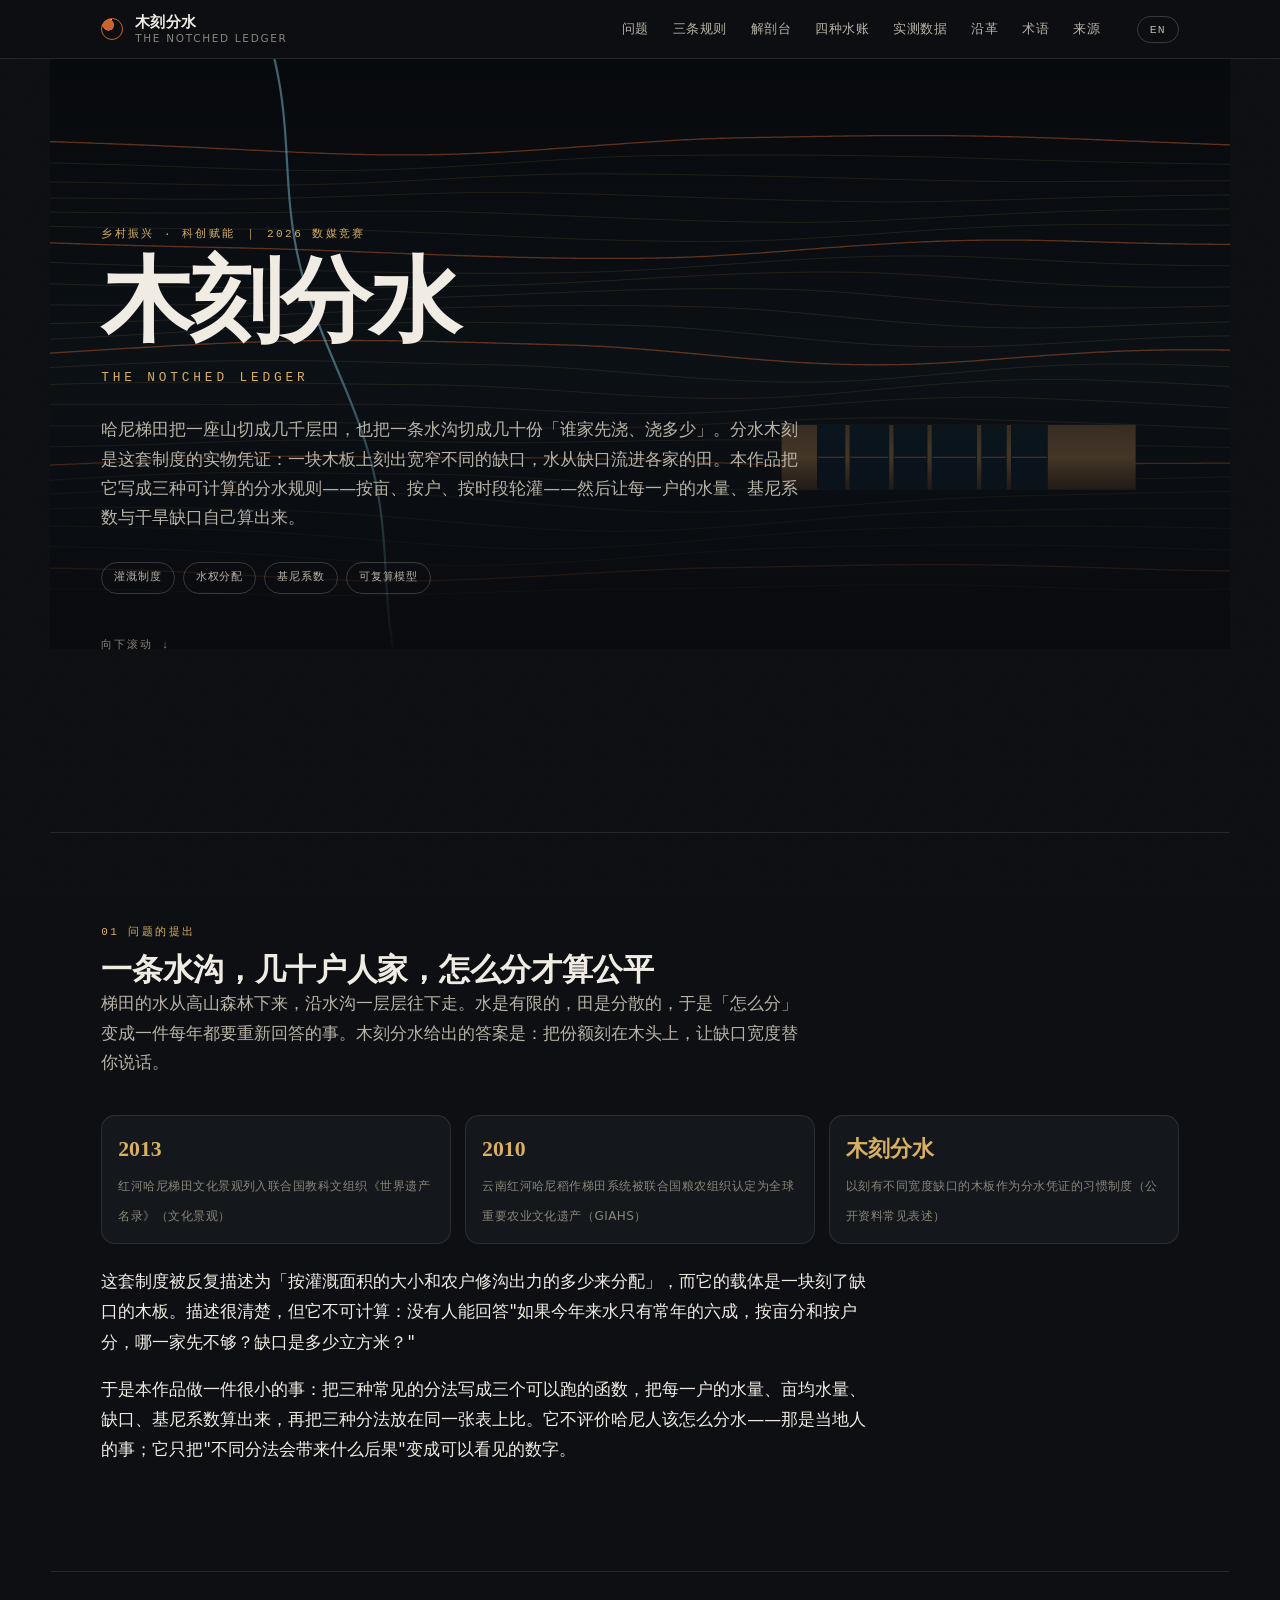
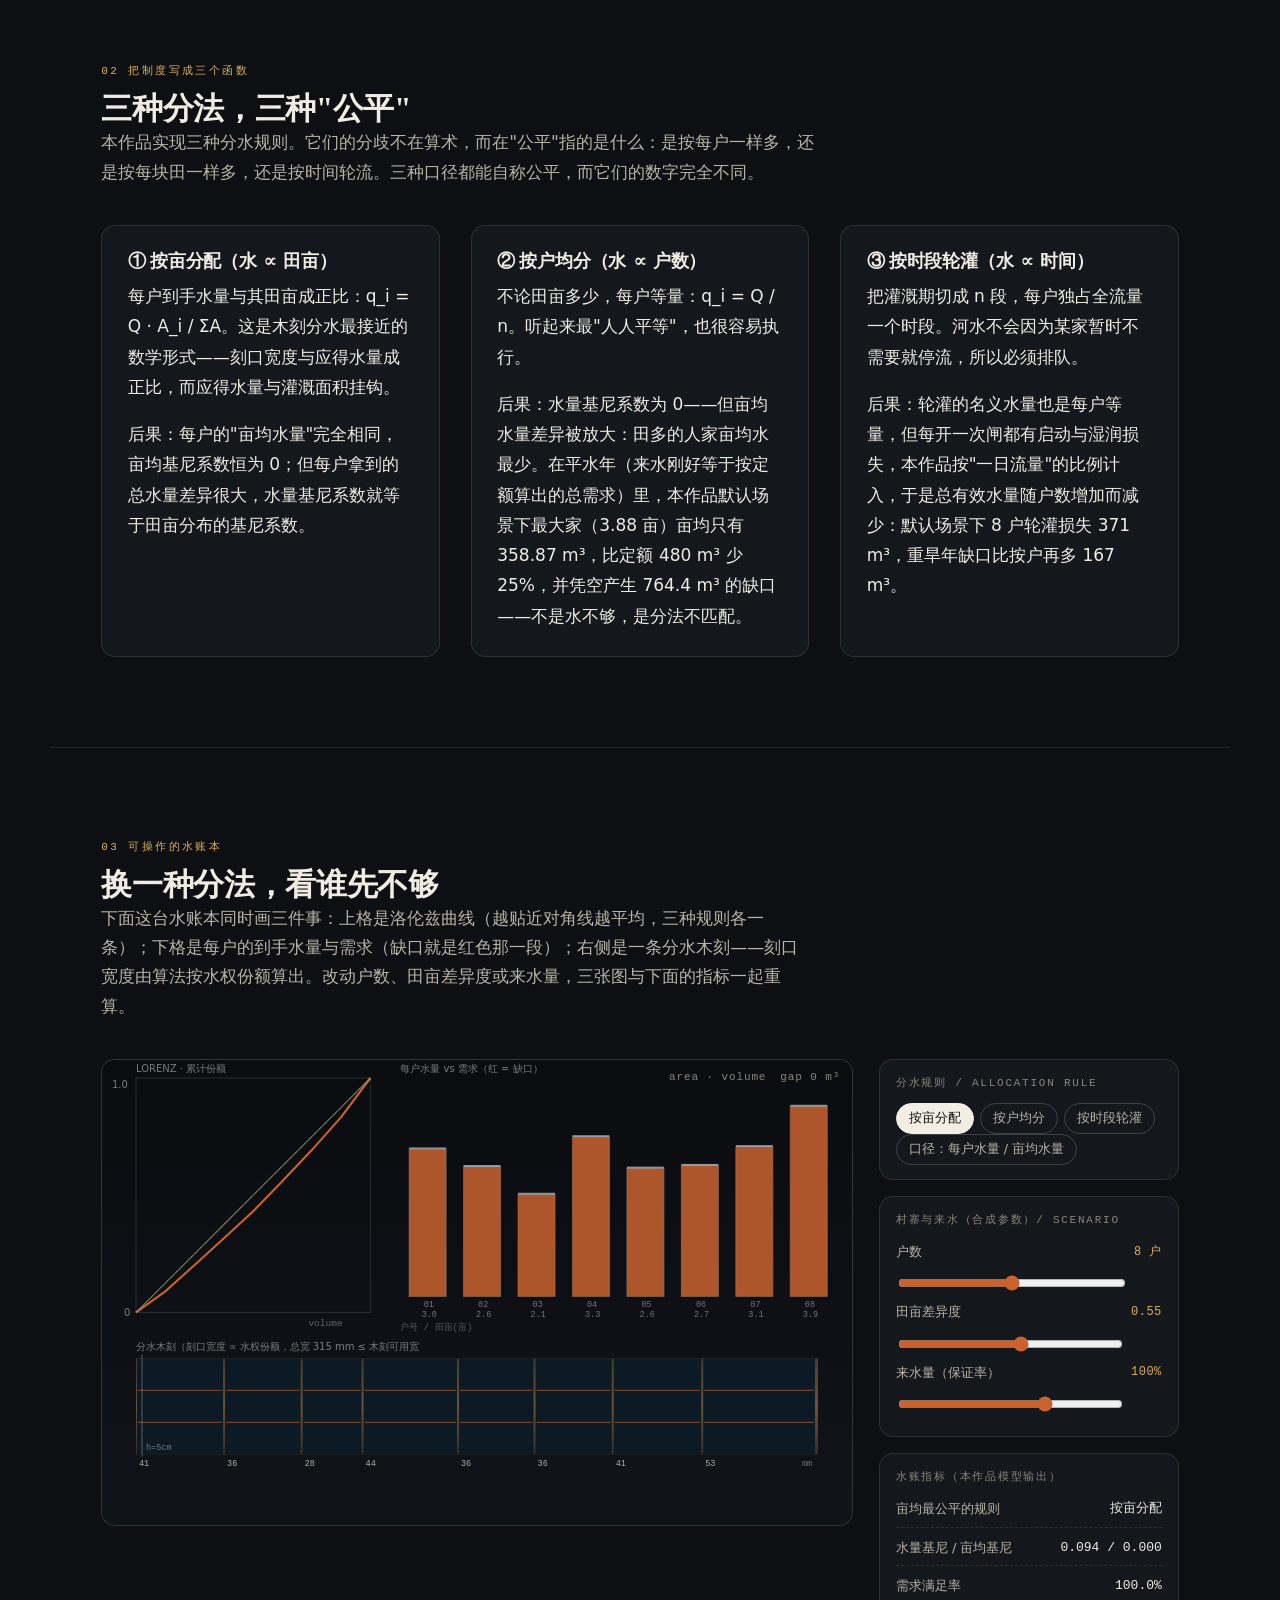
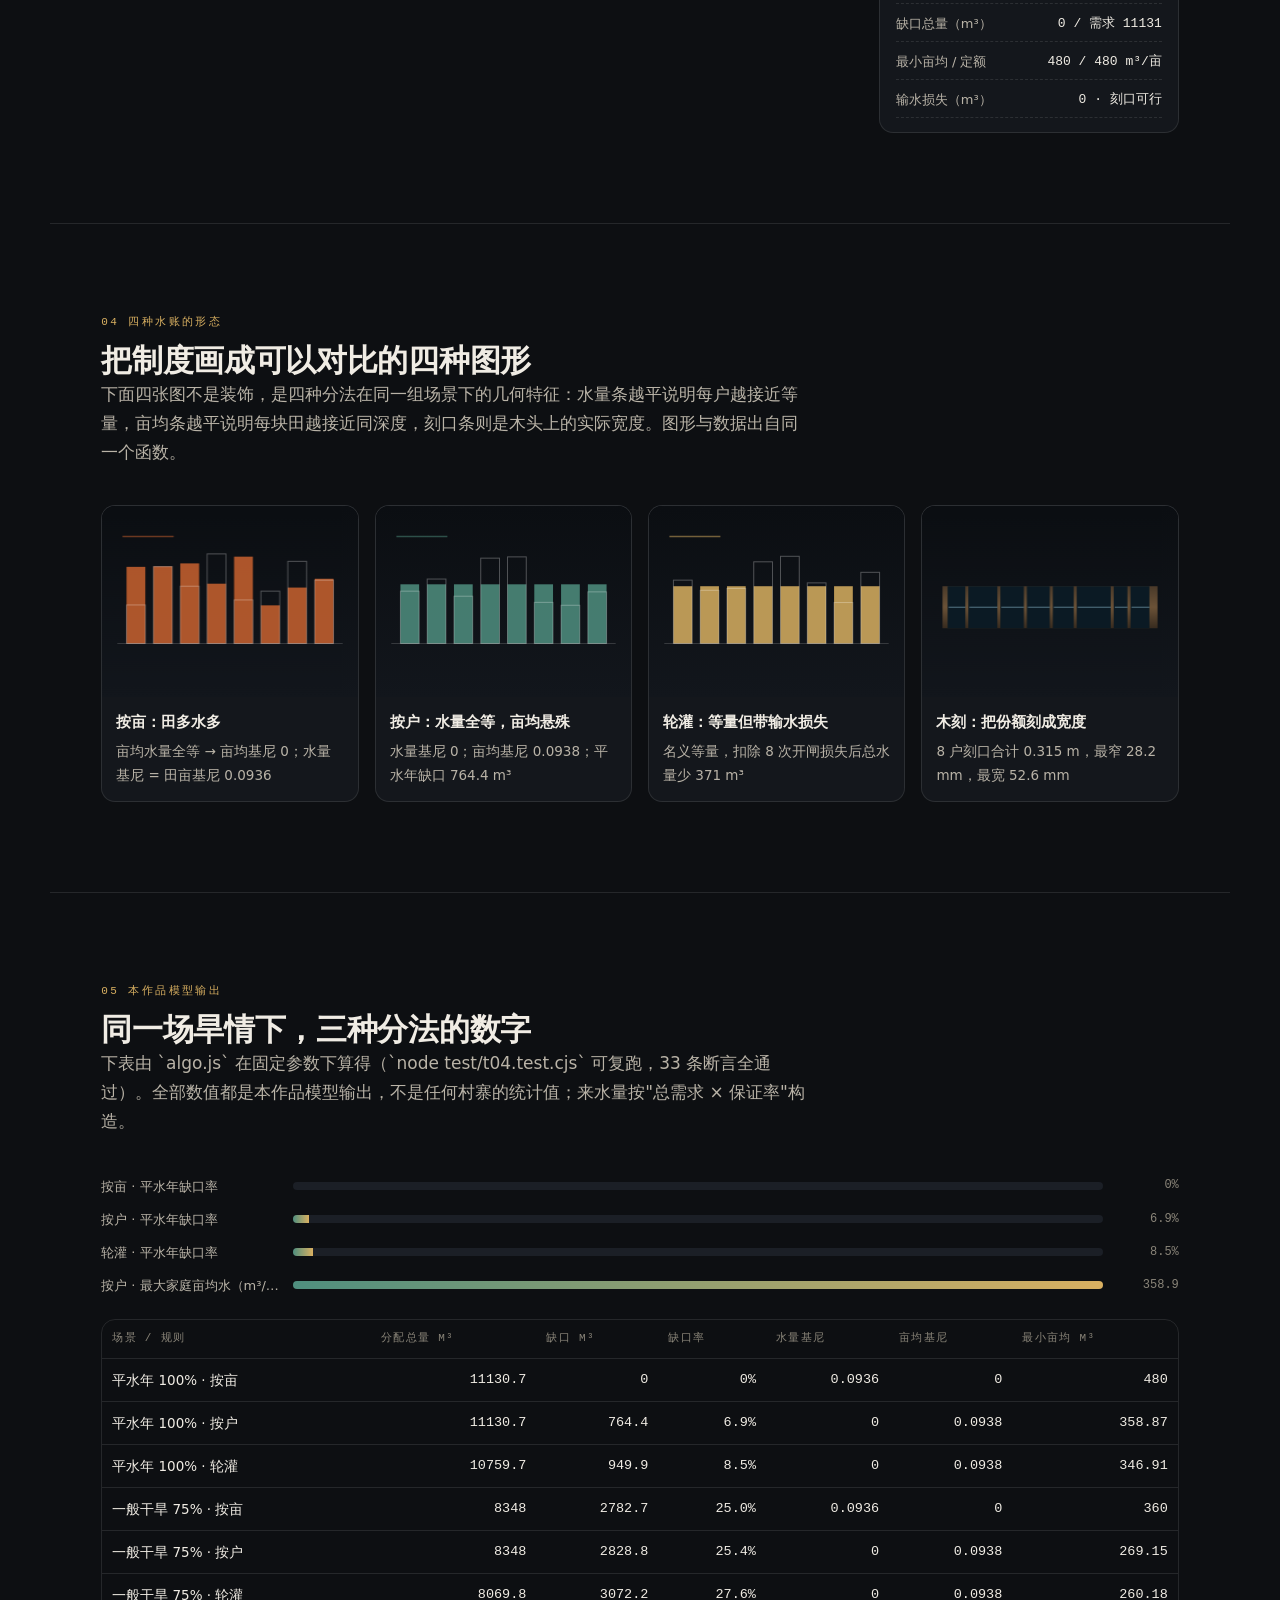
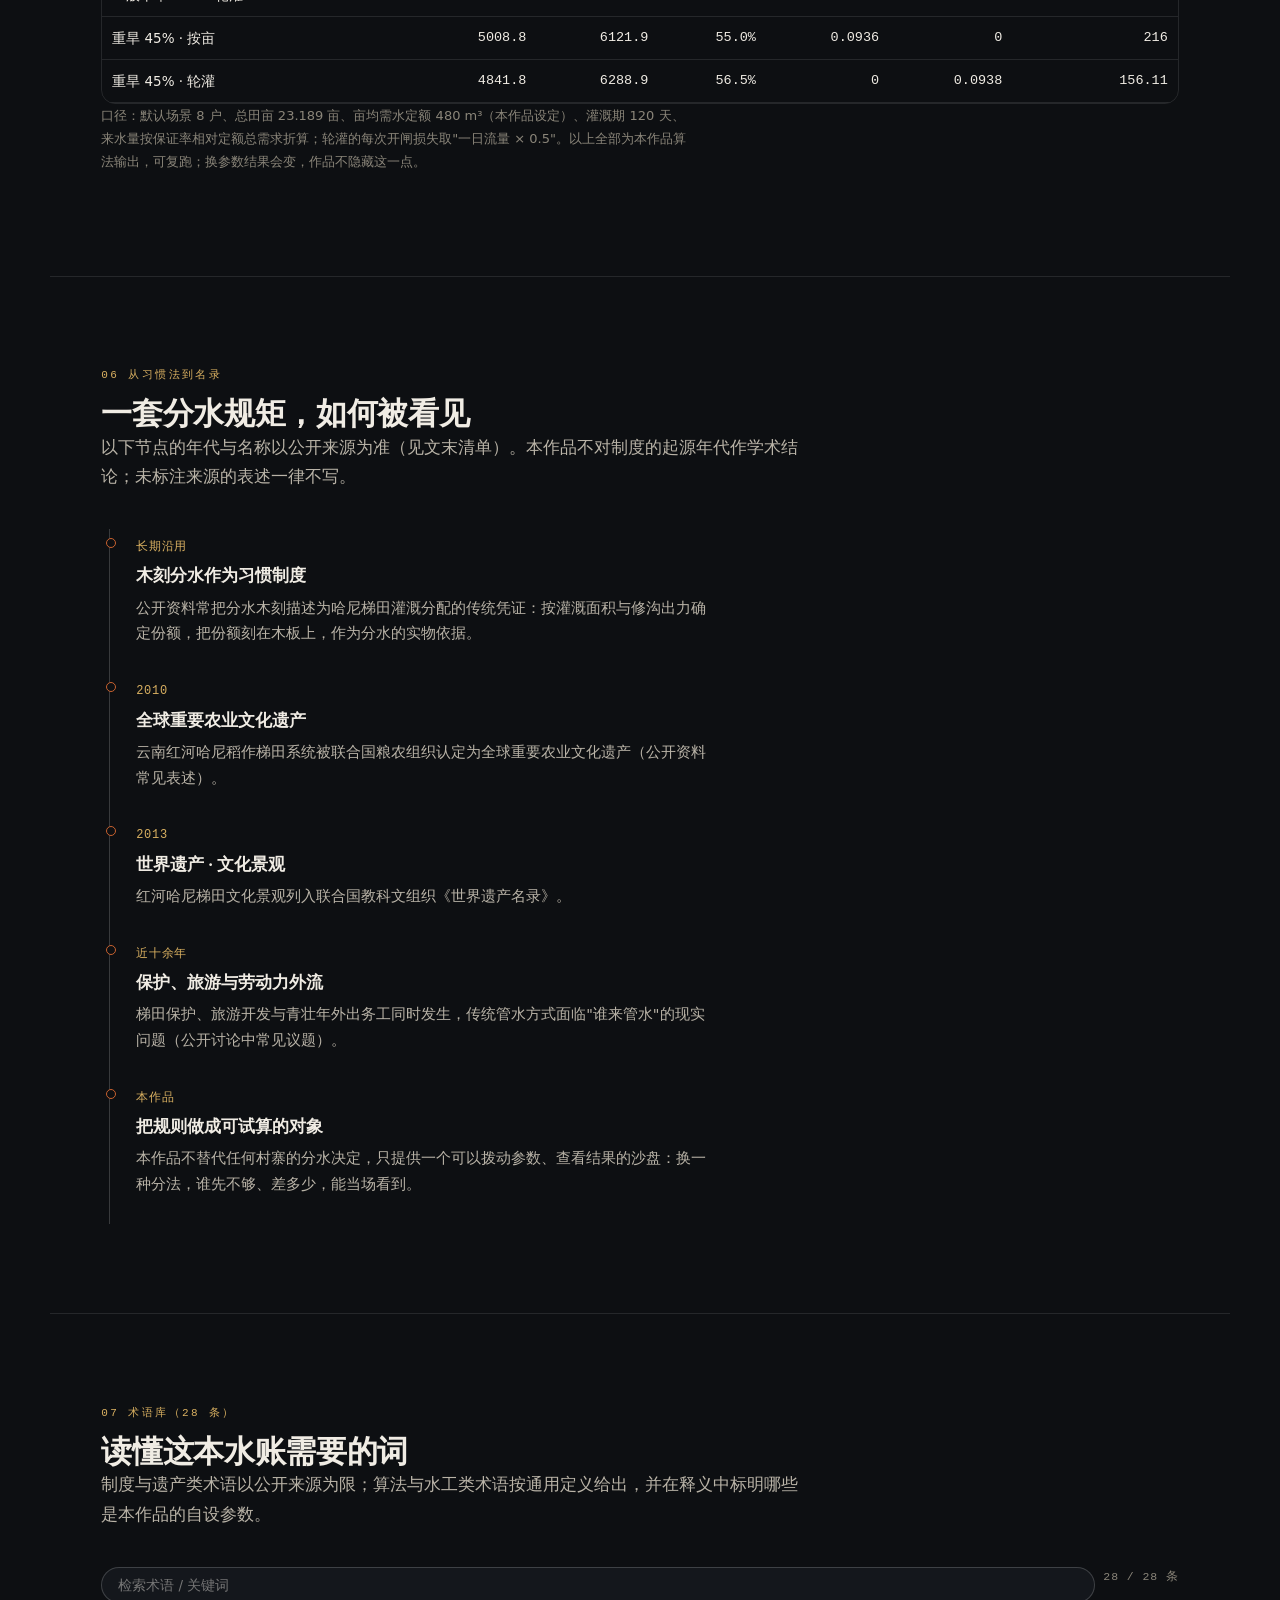
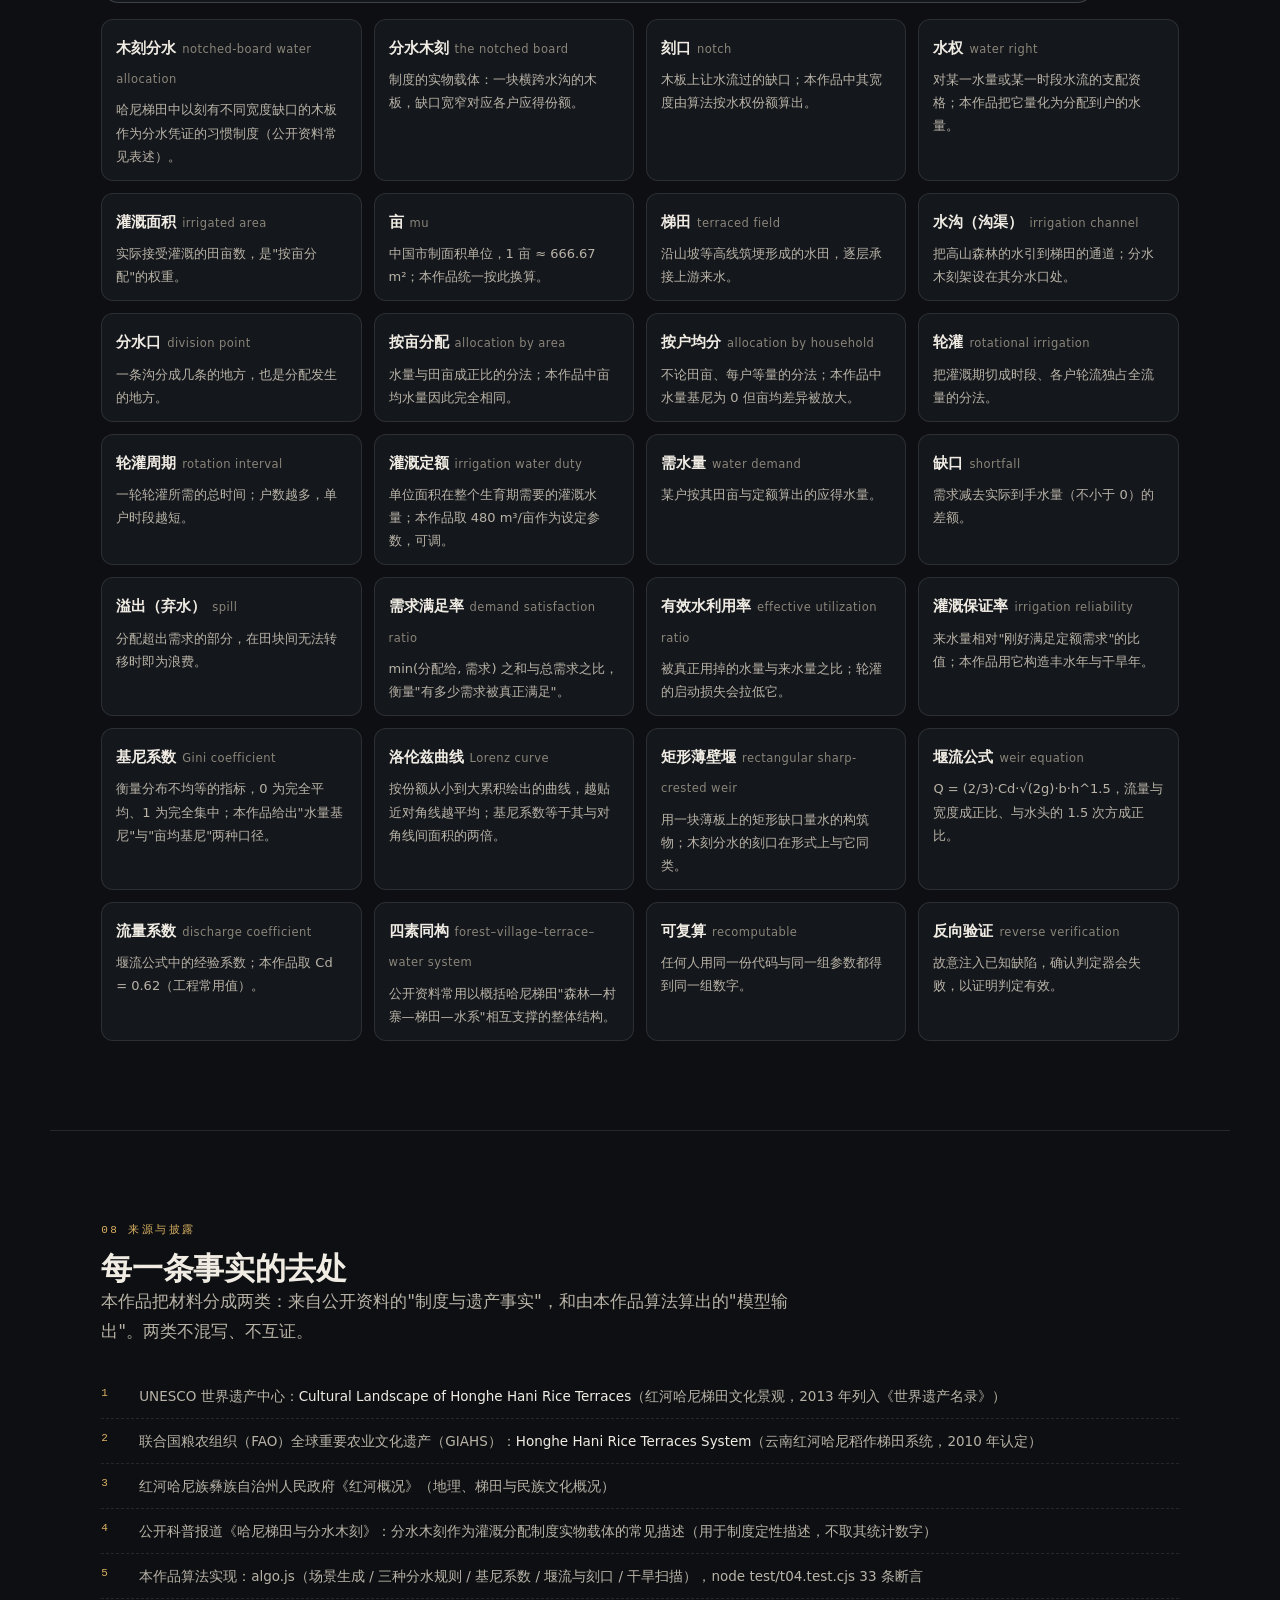
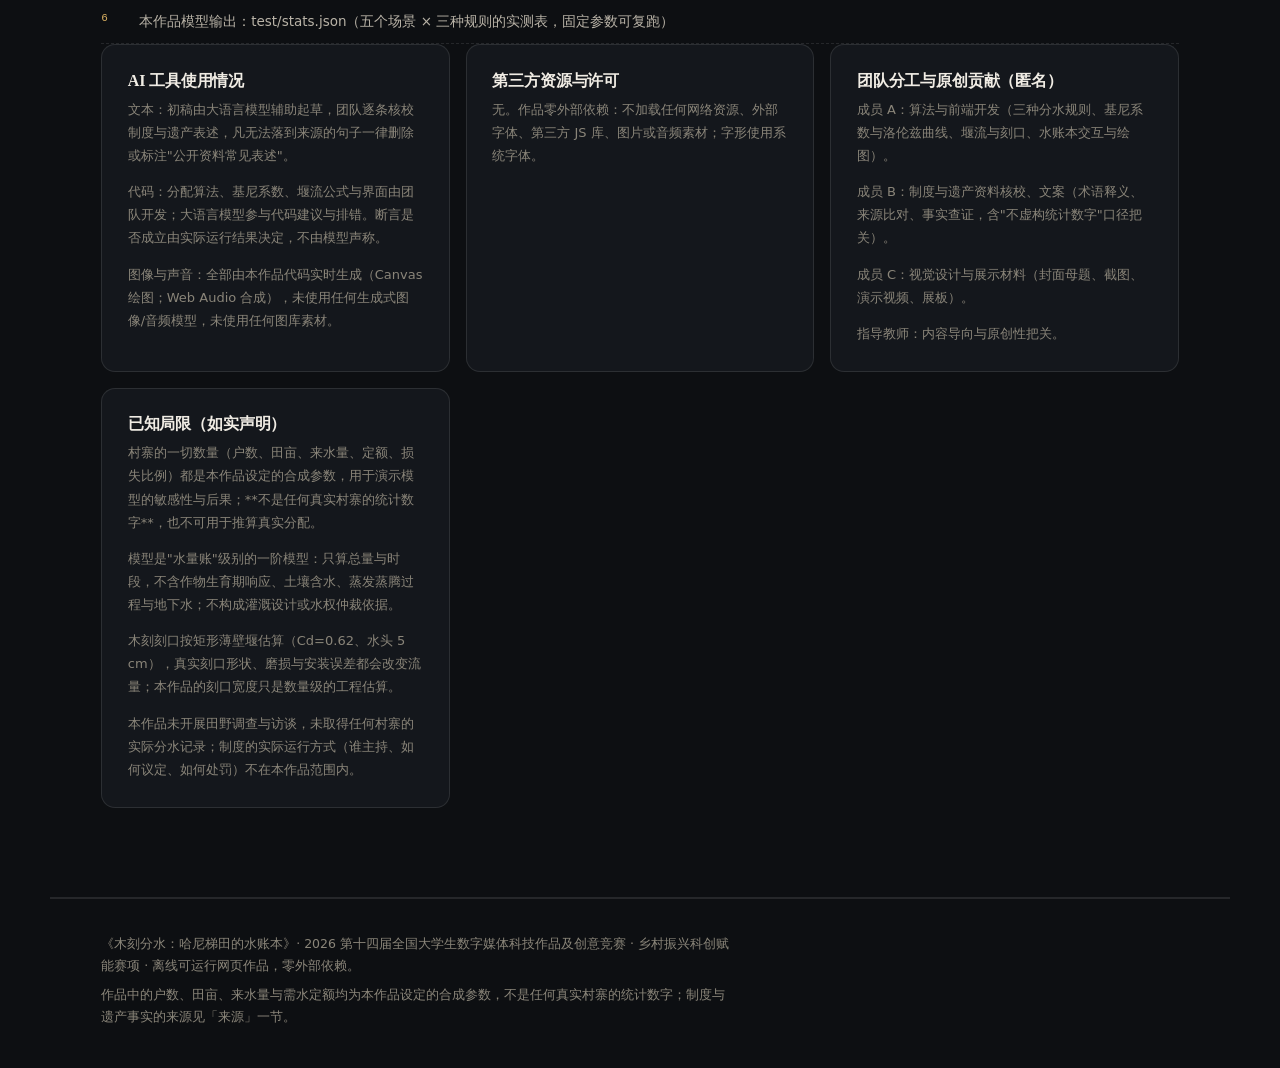
==== index.html @ b1f23089 "feat: 木刻分水交互水账本静态站点" ====
<!DOCTYPE html>
<html lang="zh-CN">
<head>
<meta charset="utf-8">
<meta name="viewport" content="width=device-width, initial-scale=1">
<title>木刻分水 · The Notched Ledger</title>
<meta name="description" content="哈尼梯田木刻分水制度的可计算水账本：按亩/按户/按时段轮灌三种分水规则 → 每户水量、基尼系数、干旱缺口与木刻刻口宽度，离线单页作品。">
<meta name="color-scheme" content="dark light">
<link rel="stylesheet" href="style.css">
</head>
<body>
<a class="skip" href="#main">跳到正文</a>
<div class="progress" id="progress" aria-hidden="true"><i></i></div>

<header class="bar">
  <div class="bar-in">
    <a class="brand" href="#top">
      <span class="brand-mark" aria-hidden="true"></span>
      <span class="brand-txt"><b id="brand-zh">木刻分水</b><em id="brand-en">The Notched Ledger</em></span>
    </a>
    <nav class="nav" id="nav" aria-label="章节导航"></nav>
    <div class="bar-end">
      <button class="lang" id="lang" type="button" aria-label="切换语言 / Switch language">EN</button>
    </div>
  </div>
</header>

<main id="main"></main>

<footer class="foot">
  <div class="foot-in">
    <p id="foot-line1"></p>
    <p id="foot-line2"></p>
  </div>
</footer>

<script src="core.js"></script>
<script src="content.js"></script>
<script src="algo.js"></script>
<script src="sim.js"></script>
<script src="app.js"></script>
</body>
</html>
---- style.css ----
/* ============================================================
   数媒竞赛 · 通用作品引擎样式（离线、零外部依赖、无网络字体）
   设计约束：单一暗色墨底 + 纸面面板；标题衬线、正文无衬线；
   对比度正文 ≥ 4.5:1；行宽 65–75ch；动效尊重 prefers-reduced-motion。
   ============================================================ */

:root{
  --ink:#0d0f12;
  --ink-2:#14171c;
  --ink-3:#1b1f26;
  --line:rgba(255,255,255,.10);
  --line-2:rgba(255,255,255,.18);
  --paper:#f3eee4;
  --paper-2:#e9e2d5;
  --txt:#f0ece4;
  --txt-dim:#b9b3a7;
  --txt-faint:#8a8579;
  --accent:#c9622f;
  --accent-2:#4f8f7f;
  --accent-3:#d9b061;
  --ok:#5fa77a;
  --warn:#d39a3e;
  --bad:#c2564a;
  --serif:"Source Han Serif SC","Noto Serif CJK SC","Songti SC",SimSun,Georgia,serif;
  --sans:"Source Han Sans SC","Noto Sans CJK SC","Microsoft YaHei","PingFang SC",system-ui,sans-serif;
  --mono:"JetBrains Mono","Cascadia Mono",Consolas,"Courier New",monospace;
  --r:14px;
  --maxw:1180px;
  --gutter:clamp(18px,4vw,56px);
}

*{box-sizing:border-box}
html{scroll-behavior:smooth}
body{
  margin:0;background:var(--ink);color:var(--txt);
  font-family:var(--sans);font-size:clamp(15px,.55vw + 13.6px,17px);
  line-height:1.78;-webkit-font-smoothing:antialiased;
  overflow-x:hidden;
}
body::before{
  content:"";position:fixed;inset:0;pointer-events:none;z-index:0;opacity:.05;
  background-image:url("data:image/svg+xml;utf8,<svg xmlns='http://www.w3.org/2000/svg' width='120' height='120'><filter id='n'><feTurbulence type='fractalNoise' baseFrequency='.9' numOctaves='3'/></filter><rect width='120' height='120' filter='url(%23n)' opacity='.55'/></svg>");
  mix-blend-mode:overlay;
}
.skip{position:absolute;left:-9999px;top:8px;background:var(--accent);color:#fff;padding:10px 16px;border-radius:8px;z-index:99}
.skip:focus{left:16px}
:focus-visible{outline:2px solid var(--accent-3);outline-offset:3px;border-radius:6px}

.progress{position:fixed;top:0;left:0;right:0;height:2px;background:transparent;z-index:60}
.progress i{display:block;height:100%;width:0;background:linear-gradient(90deg,var(--accent),var(--accent-3));transition:width .12s linear}

/* ---------- 顶栏 ---------- */
.bar{position:sticky;top:0;z-index:50;background:rgba(13,15,18,.86);backdrop-filter:blur(14px);
     border-bottom:1px solid var(--line)}
.bar-in{max-width:var(--maxw);margin:0 auto;padding:10px var(--gutter);display:flex;align-items:center;gap:clamp(12px,2vw,28px)}
.brand{display:flex;align-items:center;gap:12px;text-decoration:none;color:inherit;flex:0 0 auto}
.brand-mark{width:22px;height:22px;border-radius:50%;border:1px solid var(--accent);
  background:radial-gradient(circle at 32% 30%,var(--accent) 0 28%,transparent 30%),
             conic-gradient(from 0deg,transparent 0 78%,var(--accent-3) 80% 100%);flex:0 0 auto}
.brand-txt{display:flex;flex-direction:column;line-height:1.16}
.brand-txt b{font-family:var(--serif);font-weight:600;font-size:15px;letter-spacing:.02em}
.brand-txt em{font-style:normal;font-size:10.5px;letter-spacing:.16em;text-transform:uppercase;color:var(--txt-faint)}
.nav{display:flex;gap:2px;overflow-x:auto;scrollbar-width:none;margin-left:auto}
.nav::-webkit-scrollbar{display:none}
.nav a{white-space:nowrap;text-decoration:none;color:var(--txt-dim);font-size:12.5px;letter-spacing:.04em;
  padding:7px 10px;border-radius:999px;border:1px solid transparent;transition:color .18s,border-color .18s,background .18s}
.nav a:hover{color:var(--txt);border-color:var(--line)}
.nav a[aria-current="true"]{color:var(--ink);background:var(--paper);border-color:var(--paper)}
.bar-end{flex:0 0 auto;display:flex;align-items:center;gap:8px}
.lang{font-family:var(--mono);font-size:11.5px;letter-spacing:.1em;color:var(--txt-dim);background:transparent;
  border:1px solid var(--line-2);border-radius:999px;padding:6px 12px;cursor:pointer;transition:.18s}
.lang:hover{color:var(--txt);border-color:var(--accent);}

/* ---------- 版心 ---------- */
main{position:relative;z-index:1;max-width:var(--maxw);margin:0 auto}
.mod{padding:clamp(56px,7vw,104px) var(--gutter);border-bottom:1px solid var(--line);position:relative;scroll-margin-top:64px}
.mod-head{margin-bottom:clamp(22px,3vw,38px);max-width:74ch}
.eyebrow{font-family:var(--mono);font-size:11px;letter-spacing:.22em;text-transform:uppercase;color:var(--accent-3);margin:0 0 10px}
h1,h2,h3{font-family:var(--serif);font-weight:600;letter-spacing:-.01em;line-height:1.2;margin:0}
h2{font-size:clamp(24px,2.4vw,34px)}
h3{font-size:clamp(18px,1.3vw,21px);margin:26px 0 8px}
p{margin:0 0 1em;max-width:72ch}
.lead{font-size:clamp(17px,1.15vw,20px);color:var(--txt-dim);max-width:66ch;line-height:1.72}
.small{font-size:13px;color:var(--txt-faint)}
.mono{font-family:var(--mono);font-variant-numeric:tabular-nums}
.kv{display:grid;grid-template-columns:repeat(auto-fit,minmax(140px,1fr));gap:14px;margin:22px 0}
.kv div{border:1px solid var(--line);border-radius:var(--r);padding:14px 16px;background:var(--ink-2)}
.kv b{display:block;font-family:var(--serif);font-size:clamp(20px,1.7vw,26px);color:var(--accent-3);font-weight:600}
.kv span{font-size:12px;color:var(--txt-faint);letter-spacing:.04em}

/* ---------- 封面 ---------- */
.cover{min-height:clamp(520px,86vh,860px);display:flex;flex-direction:column;justify-content:center;
  border-bottom:1px solid var(--line);overflow:hidden}
.cover-art{position:absolute;inset:0;z-index:0;opacity:.9}
.cover-art canvas{width:100%;height:100%;display:block}
.cover-in{position:relative;z-index:1;max-width:80ch}
.cover h1{font-size:clamp(40px,7.2vw,92px);line-height:1.02;letter-spacing:-.03em;margin:8px 0 0}
.cover .en{display:block;font-family:var(--mono);font-size:clamp(11px,1vw,14px);letter-spacing:.3em;
  text-transform:uppercase;color:var(--accent-3);margin-top:18px;font-weight:400}
.cover .lead{margin-top:26px}
.cover-tags{display:flex;flex-wrap:wrap;gap:8px;margin-top:30px}
.tag{font-family:var(--mono);font-size:11px;letter-spacing:.08em;color:var(--txt-dim);
  border:1px solid var(--line-2);border-radius:999px;padding:5px 12px}
.scroll-hint{margin-top:42px;font-family:var(--mono);font-size:11px;letter-spacing:.18em;color:var(--txt-faint)}

/* ---------- 叙事 ---------- */
.cols{display:grid;grid-template-columns:repeat(auto-fit,minmax(min(100%,280px),1fr));gap:clamp(18px,2.4vw,34px)}
.panel{border:1px solid var(--line);border-radius:var(--r);padding:clamp(18px,2vw,26px);background:var(--ink-2)}
.panel h3{margin-top:0}
.panel p:last-child{margin-bottom:0}
blockquote{margin:26px 0;padding:4px 0 4px 18px;border-left:2px solid var(--accent);color:var(--txt-dim);font-family:var(--serif);font-size:1.05em;max-width:64ch}
blockquote cite{display:block;margin-top:8px;font-size:12px;font-family:var(--sans);color:var(--txt-faint);font-style:normal}

/* ---------- 时间线 ---------- */
.tl{list-style:none;margin:0;padding:0;display:grid;gap:0;border-left:1px solid var(--line-2);margin-left:8px}
.tl li{position:relative;padding:0 0 26px 26px}
.tl li::before{content:"";position:absolute;left:-4.5px;top:9px;width:8px;height:8px;border-radius:50%;
  background:var(--ink);border:1px solid var(--accent)}
.tl li[data-active="true"]::before{background:var(--accent);box-shadow:0 0 0 4px rgba(201,98,47,.18)}
.tl .k{font-family:var(--mono);font-size:12px;color:var(--accent-3);letter-spacing:.06em}
.tl strong{display:block;font-family:var(--serif);font-size:17px;font-weight:600;margin:2px 0 4px}
.tl p{margin:0;color:var(--txt-dim);font-size:14.5px;max-width:62ch}

/* ---------- 画廊 ---------- */
.gal{display:grid;grid-template-columns:repeat(auto-fit,minmax(min(100%,230px),1fr));gap:16px}
.card{border:1px solid var(--line);border-radius:var(--r);overflow:hidden;background:var(--ink-2);margin:0;
  display:flex;flex-direction:column;transition:border-color .2s,transform .2s}
.card:hover{border-color:var(--line-2)}
.card canvas,.card .art{width:100%;aspect-ratio:4/3;display:block;background:#0a0c0f}
.card figcaption{padding:12px 14px 14px;font-size:13.5px;color:var(--txt-dim)}
.card figcaption b{display:block;color:var(--txt);font-family:var(--serif);font-size:15px;margin-bottom:3px;font-weight:600}

/* ---------- 交互台 ---------- */
.stage{display:grid;grid-template-columns:minmax(0,1fr) minmax(230px,300px);gap:clamp(16px,2vw,26px);align-items:start}
@media (max-width:900px){.stage{grid-template-columns:1fr}}
.screen{border:1px solid var(--line-2);border-radius:var(--r);background:#08090b;overflow:hidden;position:relative}
.screen canvas{display:block;width:100%;height:auto;touch-action:none}
.screen .hud{position:absolute;left:12px;top:10px;font-family:var(--mono);font-size:11px;color:var(--txt-faint);
  letter-spacing:.08em;display:flex;gap:14px;pointer-events:none}
.ctrls{display:flex;flex-direction:column;gap:16px}
.ctrl{border:1px solid var(--line);border-radius:var(--r);padding:14px 16px;background:var(--ink-2)}
.ctrl h4{margin:0 0 10px;font-family:var(--mono);font-size:11px;letter-spacing:.16em;text-transform:uppercase;color:var(--txt-faint);font-weight:400}
.btns{display:flex;flex-wrap:wrap;gap:6px}
button.chip,.chip{font-family:inherit;font-size:12.5px;color:var(--txt-dim);background:transparent;border:1px solid var(--line-2);
  border-radius:999px;padding:6px 12px;cursor:pointer;transition:.16s}
button.chip:hover{color:var(--txt);border-color:var(--accent)}
button.chip[aria-pressed="true"]{background:var(--paper);color:var(--ink);border-color:var(--paper)}
label.row{display:grid;grid-template-columns:1fr auto;align-items:center;gap:10px;font-size:12.5px;color:var(--txt-dim);margin:8px 0}
input[type=range]{width:100%;accent-color:var(--accent);background:transparent}
.readout{font-family:var(--mono);font-size:12px;color:var(--accent-3);letter-spacing:.04em}
.metrics{display:grid;gap:8px}
.metrics div{display:grid;grid-template-columns:1fr auto;gap:8px;font-size:13px;color:var(--txt-dim);
  border-bottom:1px dashed var(--line);padding-bottom:6px}
.metrics b{font-family:var(--mono);color:var(--txt);font-weight:400}

/* ---------- 数据 ---------- */
.viz{display:grid;gap:22px}
.bars{display:grid;gap:10px}
.bar-row{display:grid;grid-template-columns:minmax(90px,180px) 1fr 64px;gap:12px;align-items:center;font-size:13px}
.bar-row .lab{color:var(--txt-dim);white-space:nowrap;overflow:hidden;text-overflow:ellipsis}
.bar-track{height:8px;background:var(--ink-3);border-radius:999px;overflow:hidden}
.bar-track i{display:block;height:100%;background:linear-gradient(90deg,var(--accent-2),var(--accent-3));width:0;transition:width .5s ease}
.bar-row .val{font-family:var(--mono);font-size:12px;text-align:right;color:var(--txt-faint)}
table.data{width:100%;border-collapse:collapse;font-size:13.5px}
table.data th,table.data td{text-align:left;padding:9px 10px;border-bottom:1px solid var(--line)}
table.data th{font-family:var(--mono);font-size:11px;letter-spacing:.12em;text-transform:uppercase;color:var(--txt-faint);font-weight:400}
table.data td.num{font-family:var(--mono);text-align:right;color:var(--txt)}
.table-wrap{overflow-x:auto;border:1px solid var(--line);border-radius:var(--r)}

/* ---------- 术语库 ---------- */
.lib-tools{display:flex;flex-wrap:wrap;gap:8px;margin-bottom:16px}
.lib-search{flex:1 1 220px;background:var(--ink-2);border:1px solid var(--line-2);border-radius:999px;
  color:var(--txt);padding:9px 16px;font-family:inherit;font-size:13.5px}
.lib-grid{display:grid;grid-template-columns:repeat(auto-fit,minmax(min(100%,260px),1fr));gap:12px}
.term{border:1px solid var(--line);border-radius:12px;padding:12px 14px;background:var(--ink-2)}
.term b{font-family:var(--serif);font-size:15px;font-weight:600}
.term em{font-style:normal;font-size:11.5px;color:var(--txt-faint);margin-left:6px;letter-spacing:.04em}
.term p{margin:6px 0 0;font-size:13px;color:var(--txt-dim);max-width:60ch}
.lib-count{font-family:var(--mono);font-size:11.5px;color:var(--txt-faint);letter-spacing:.08em;margin-left:auto}

/* ---------- 来源 / 披露 ---------- */
.refs{display:grid;gap:10px;counter-reset:r}
.ref{display:grid;grid-template-columns:28px 1fr;gap:10px;font-size:13.5px;color:var(--txt-dim);
  border-bottom:1px dashed var(--line);padding-bottom:10px}
.ref::before{counter-increment:r;content:counter(r);font-family:var(--mono);font-size:11px;color:var(--accent-3)}
.ref b{color:var(--txt);font-weight:400}
.disclosure{display:grid;grid-template-columns:repeat(auto-fit,minmax(min(100%,300px),1fr));gap:16px}
.disclosure .panel h3{font-size:16px}

/* ---------- 页脚 ---------- */
.foot{border-top:1px solid var(--line);padding:34px var(--gutter);max-width:var(--maxw);margin:0 auto;color:var(--txt-faint);font-size:12.5px}
.foot p{margin:0 0 6px;max-width:80ch}

/* ---------- 动效 / 打印 ---------- */
@media (prefers-reduced-motion:reduce){
  html{scroll-behavior:auto}
  *,*::before,*::after{animation-duration:.001ms!important;transition-duration:.001ms!important}
}
@media print{
  body{background:#fff;color:#111}
  .bar,.progress,.scroll-hint{display:none}
  .mod{border:0;page-break-inside:avoid}
}
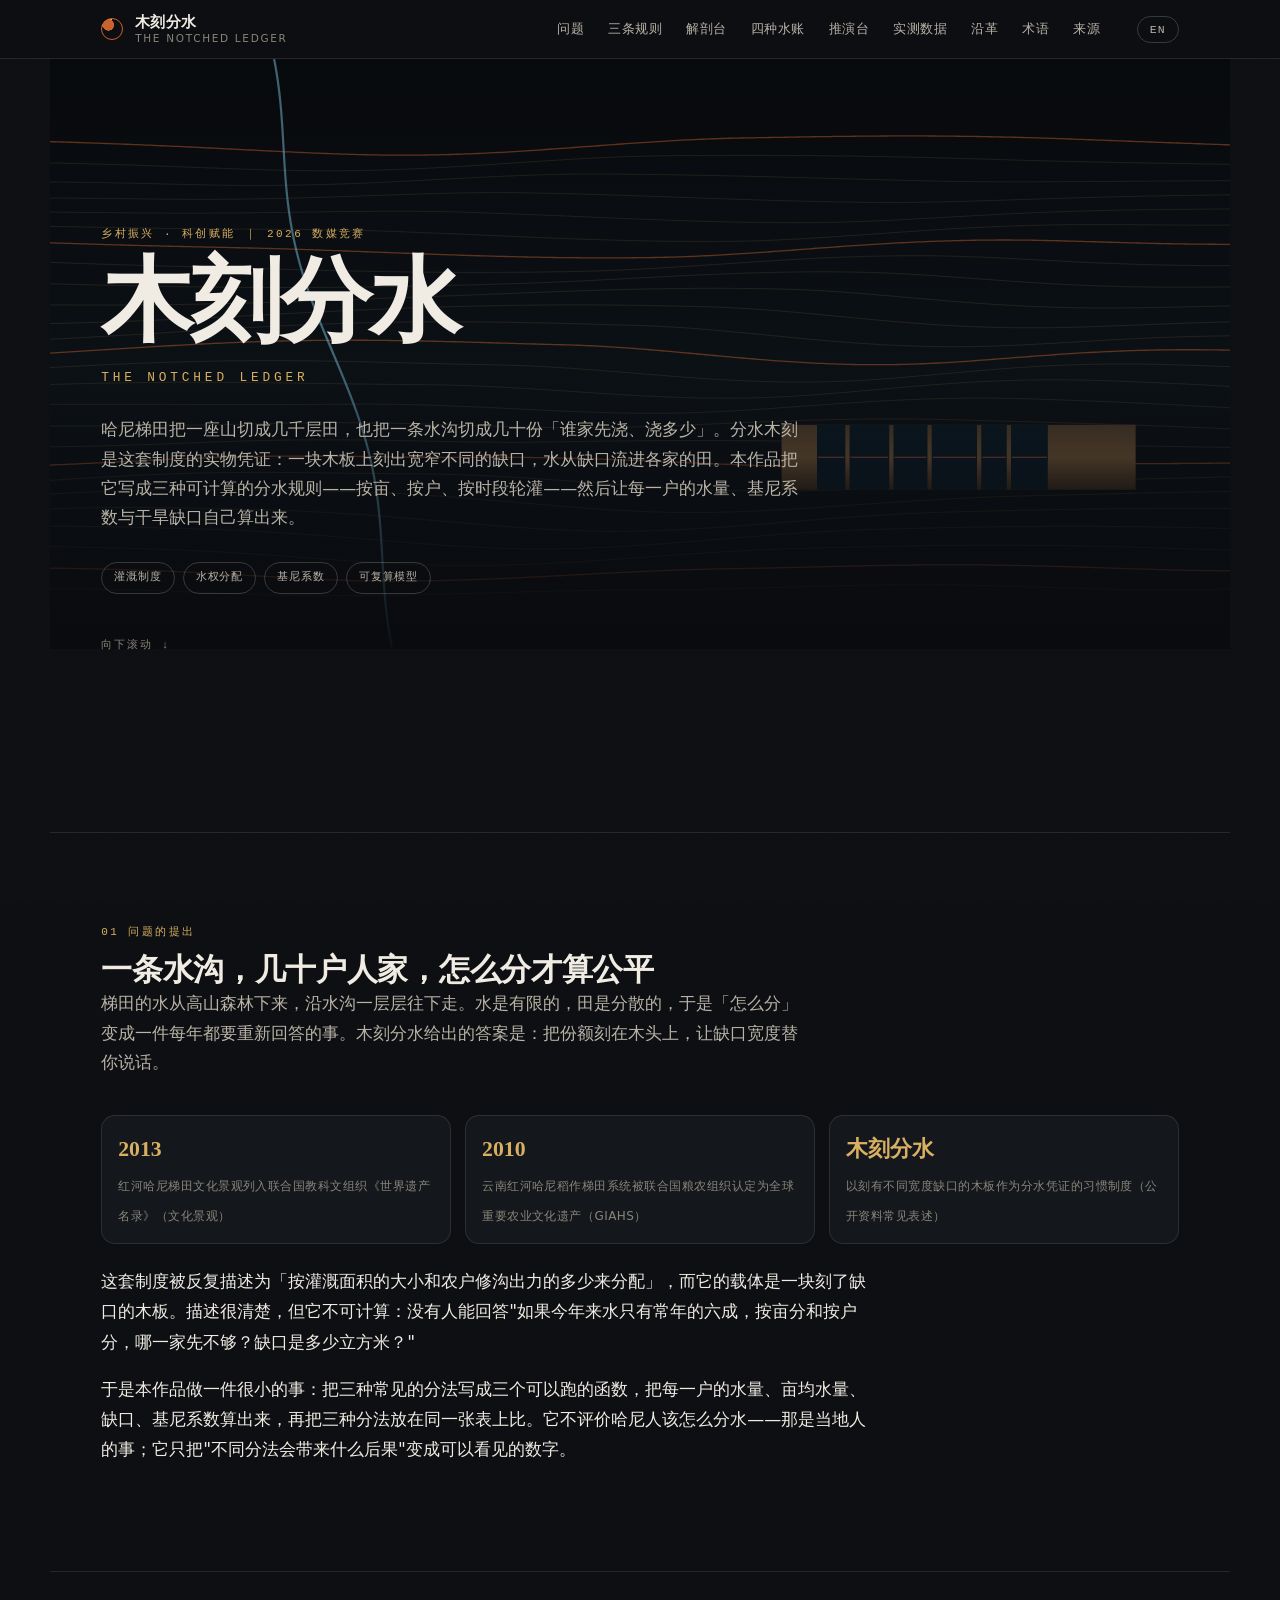
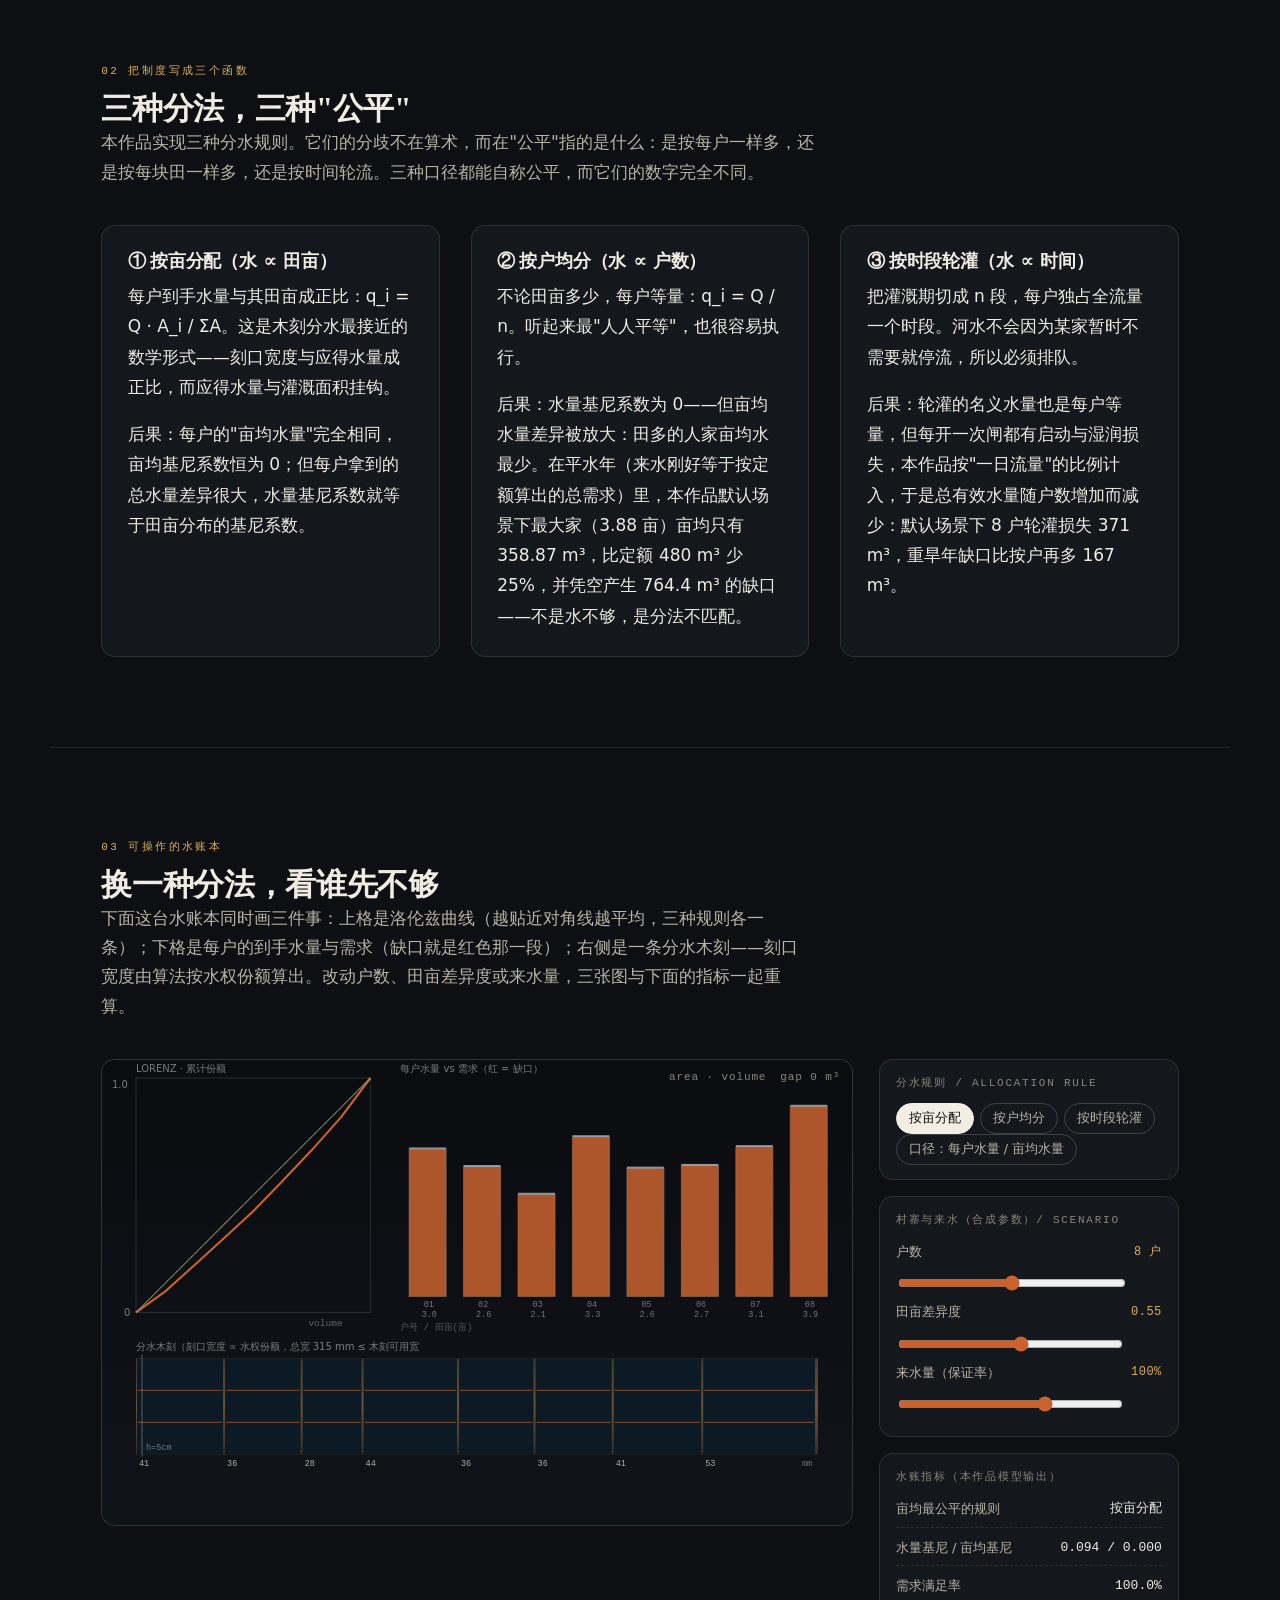
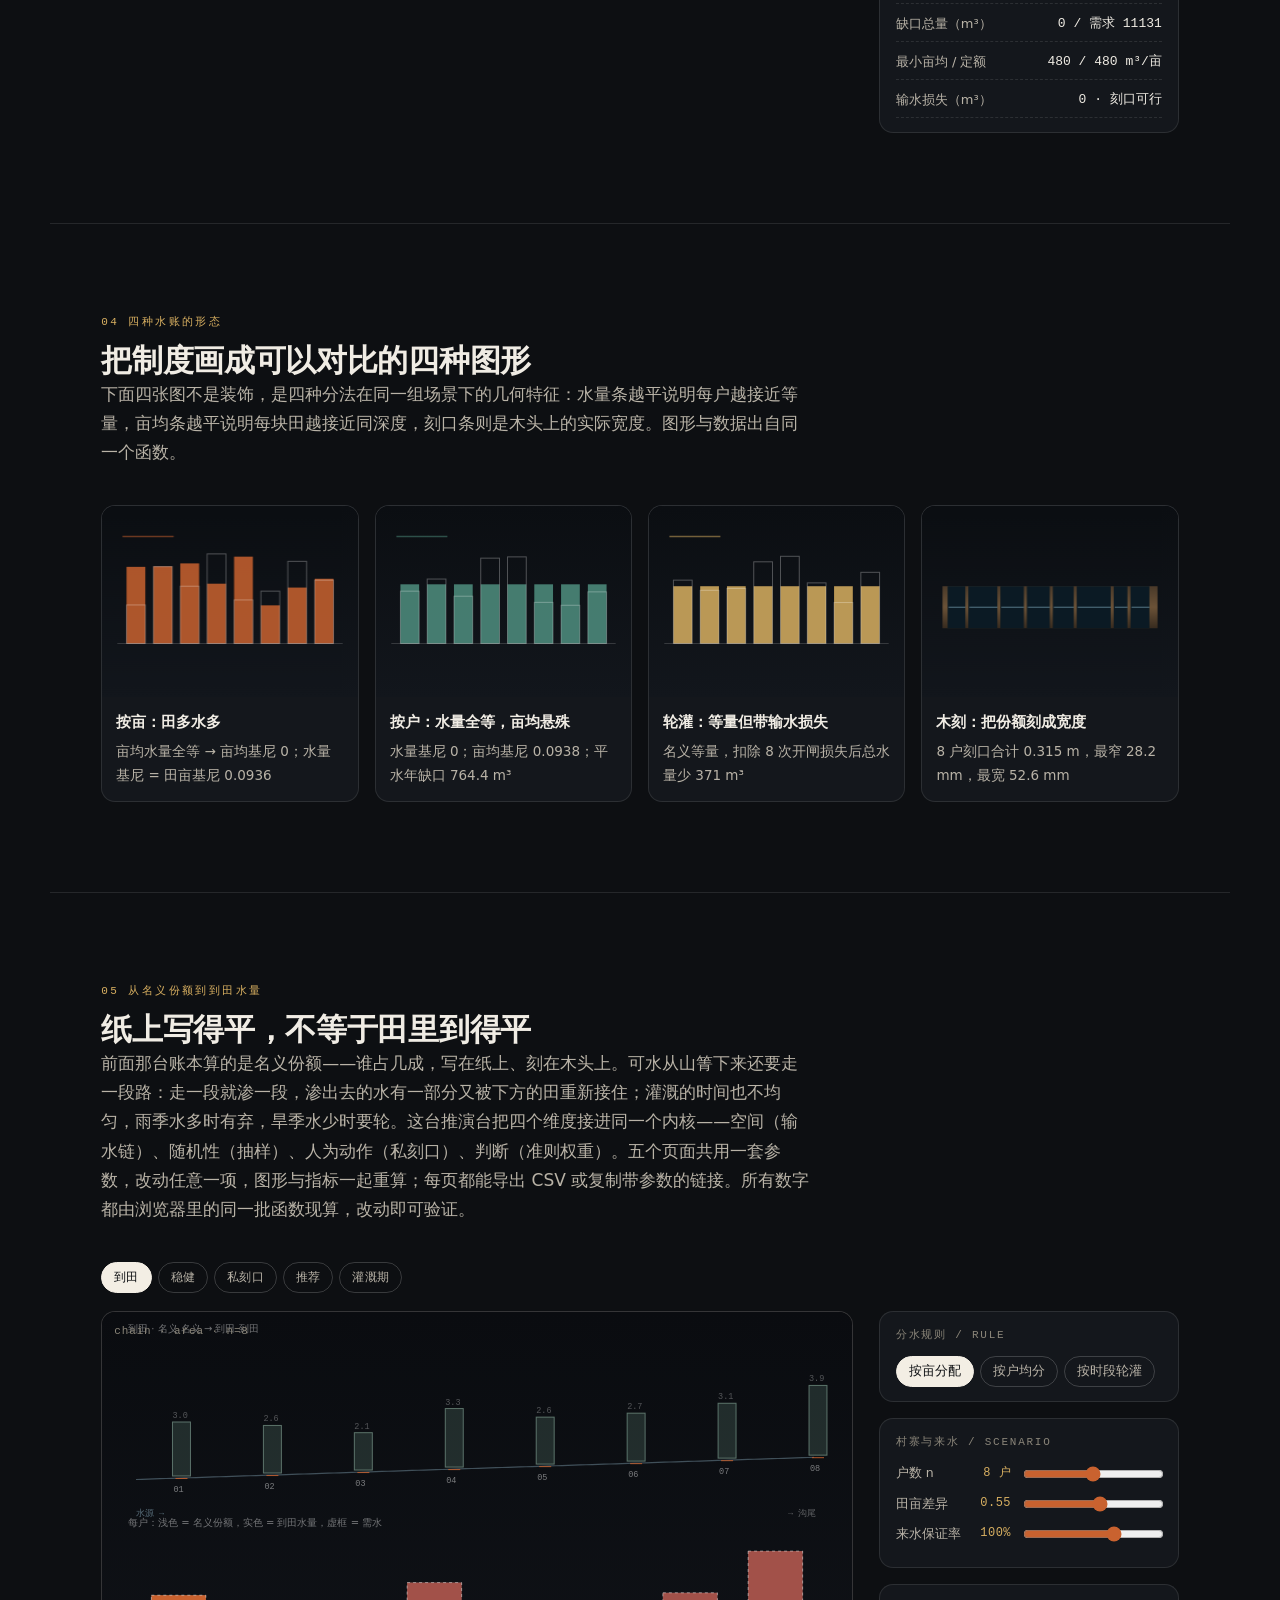
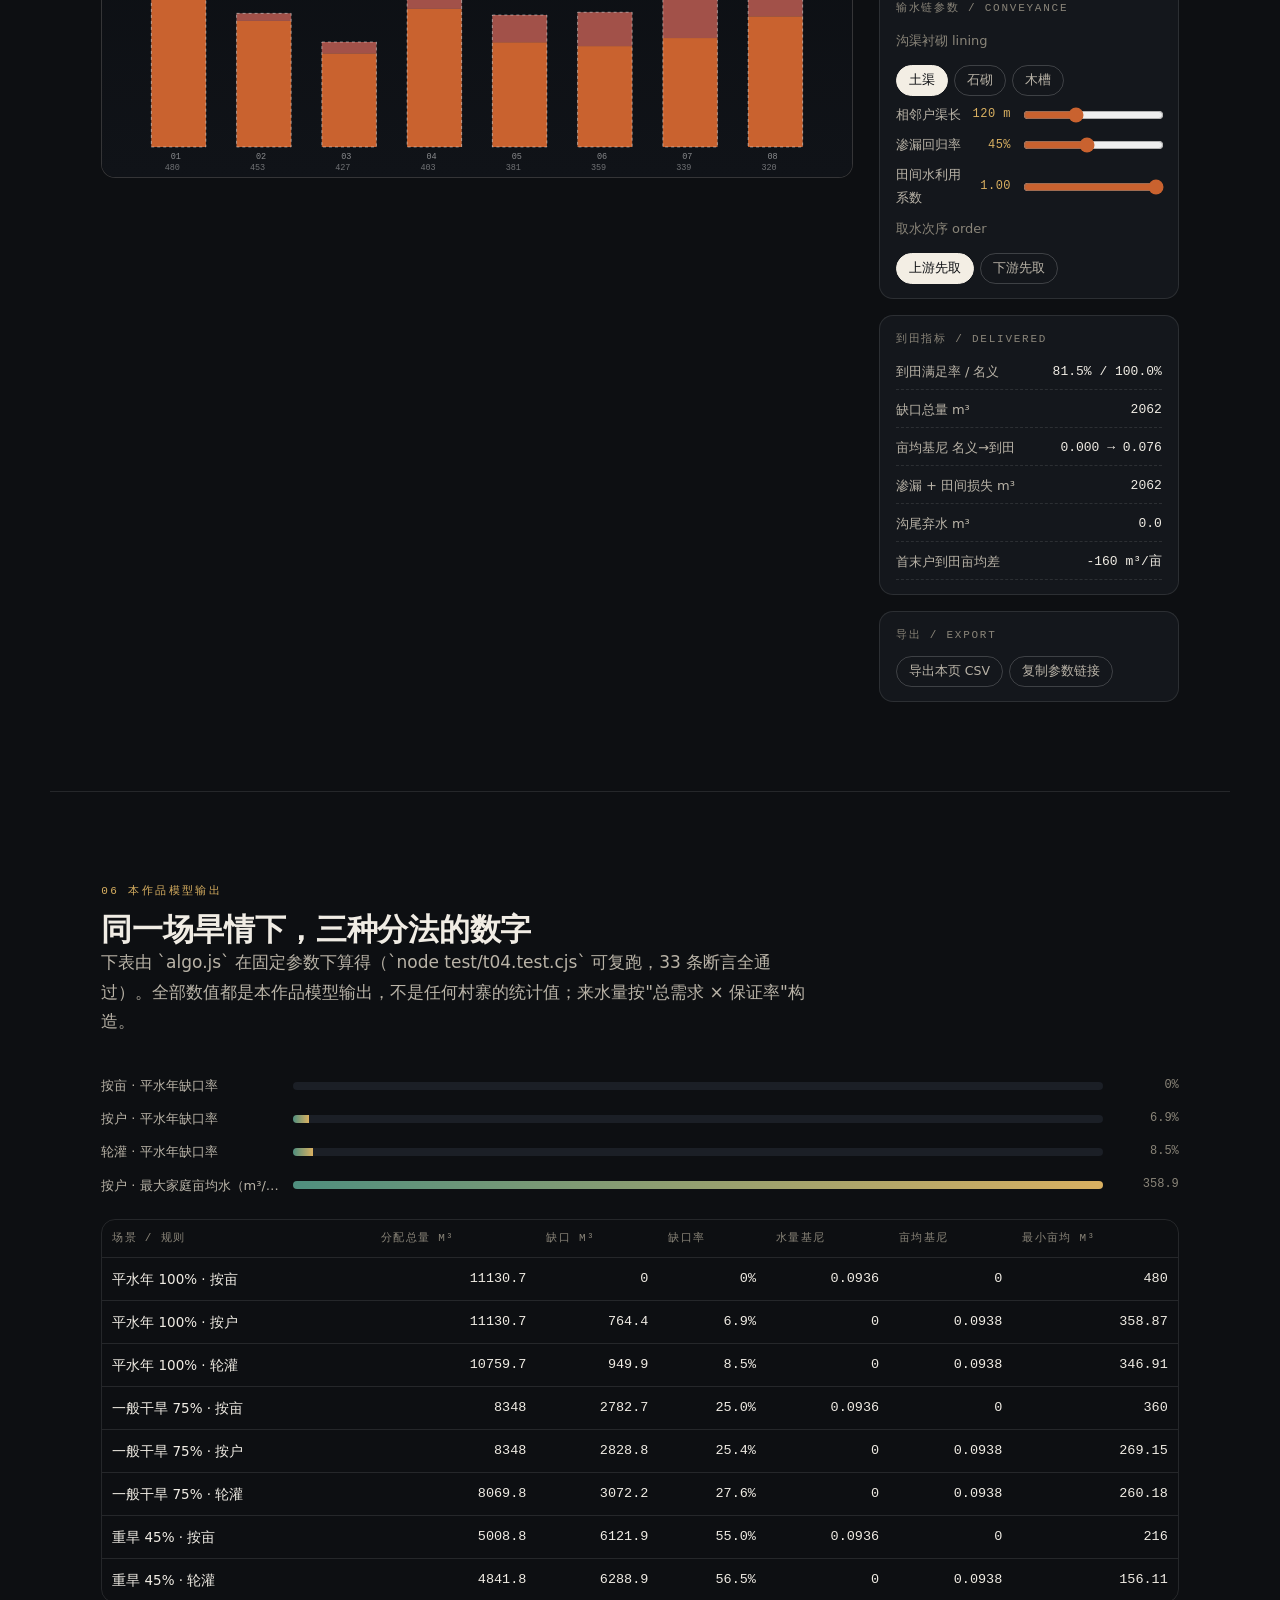
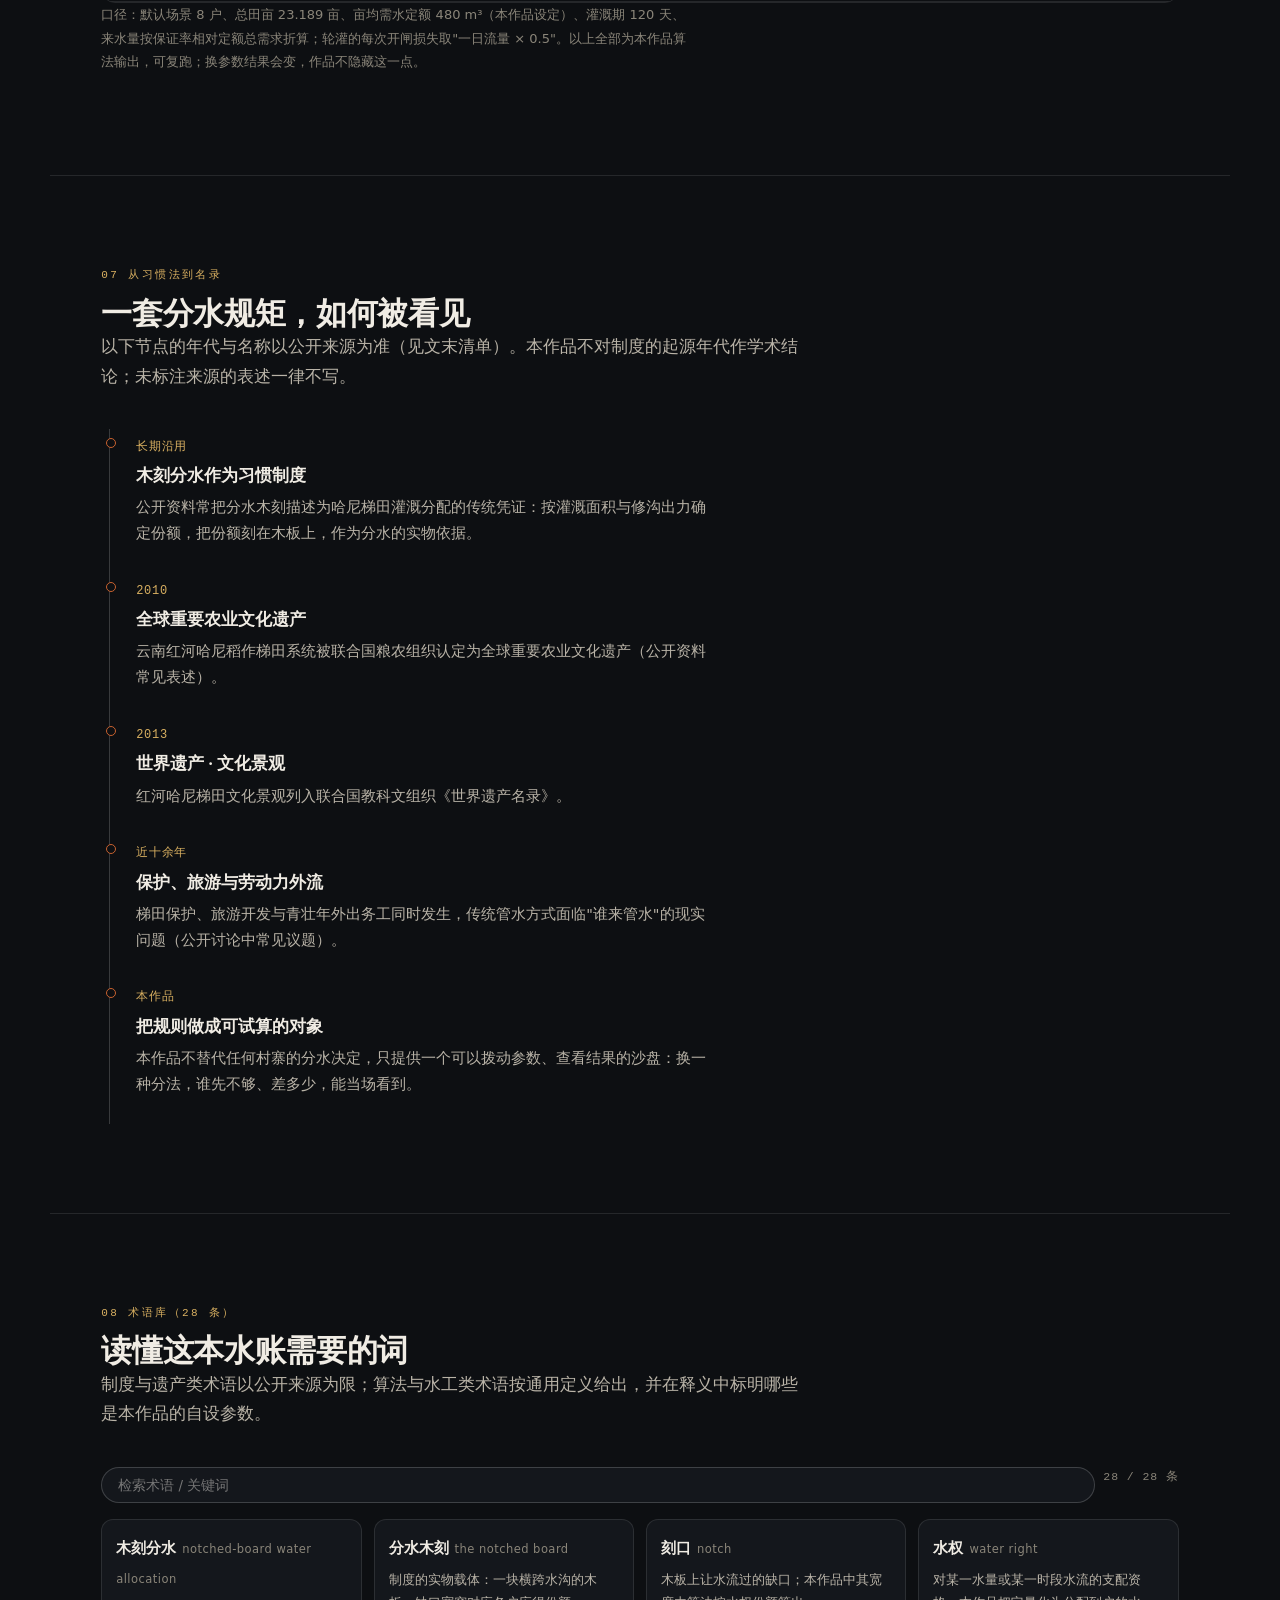
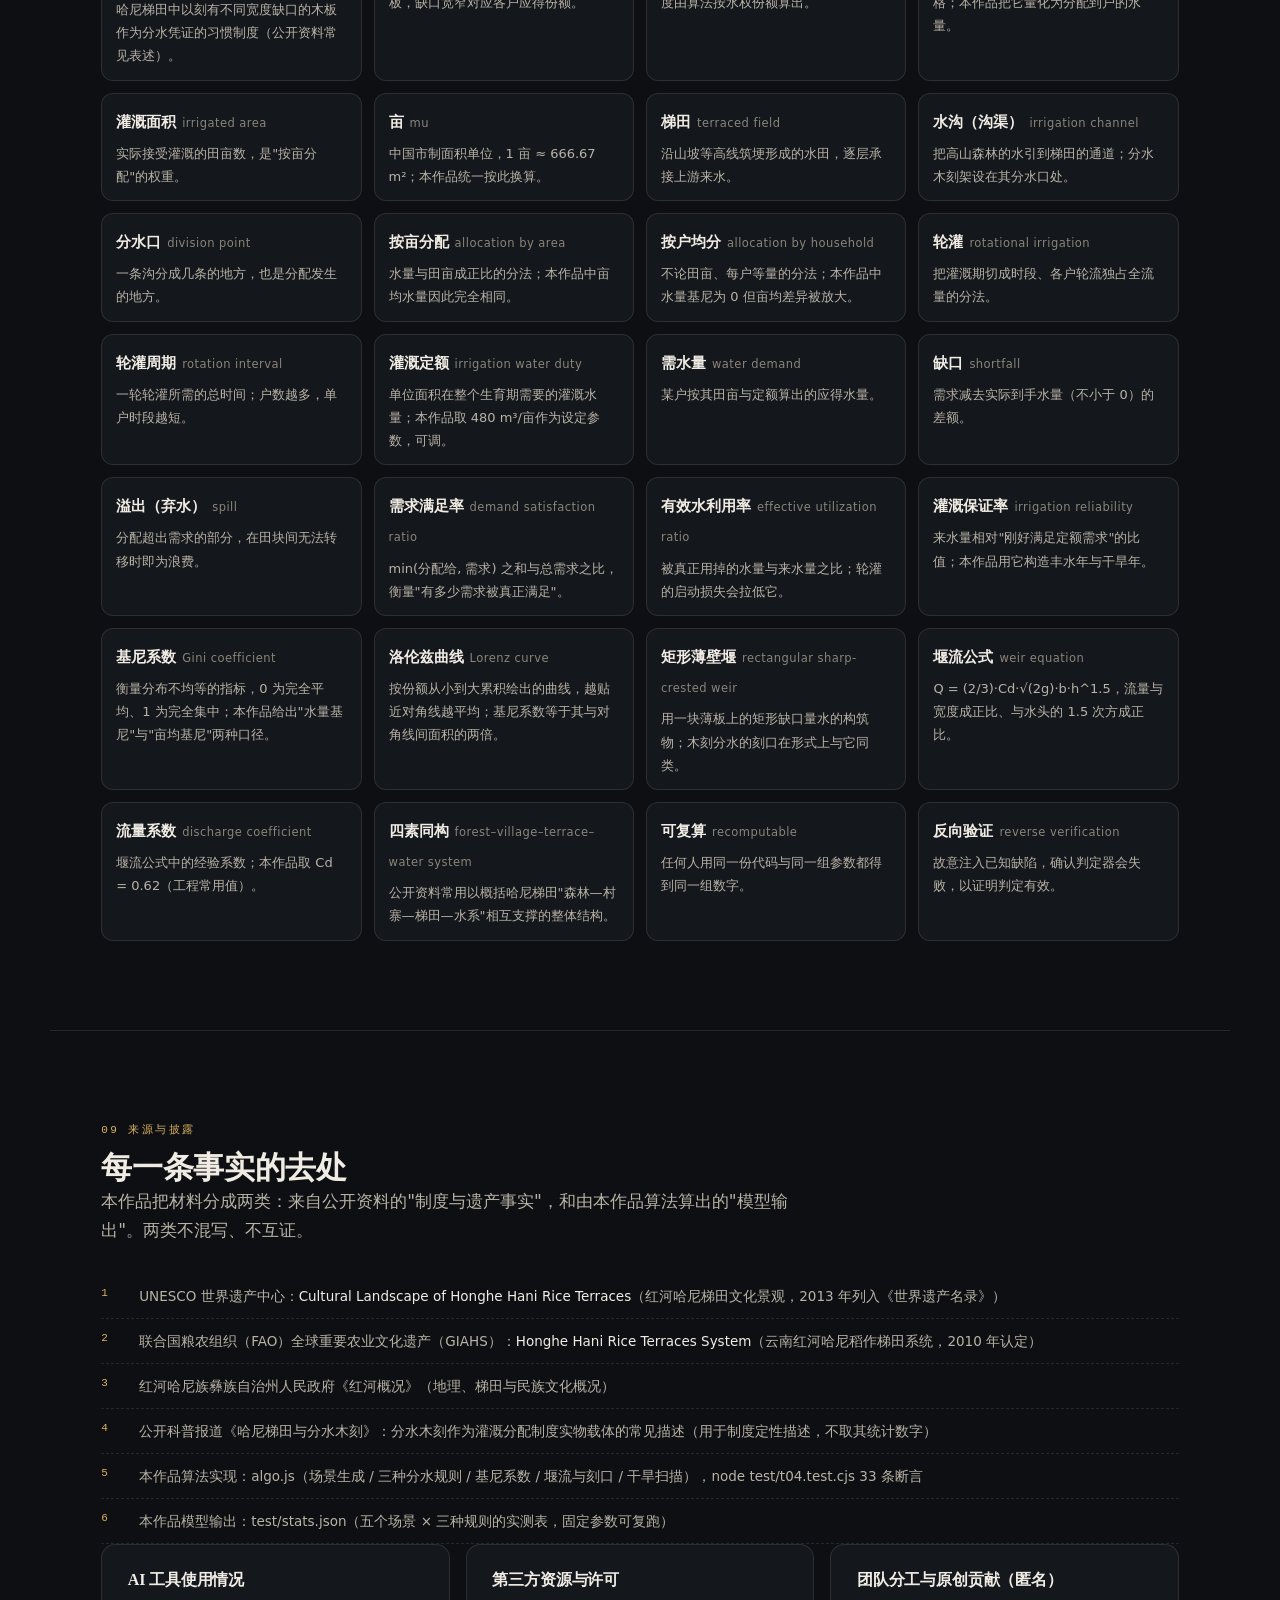
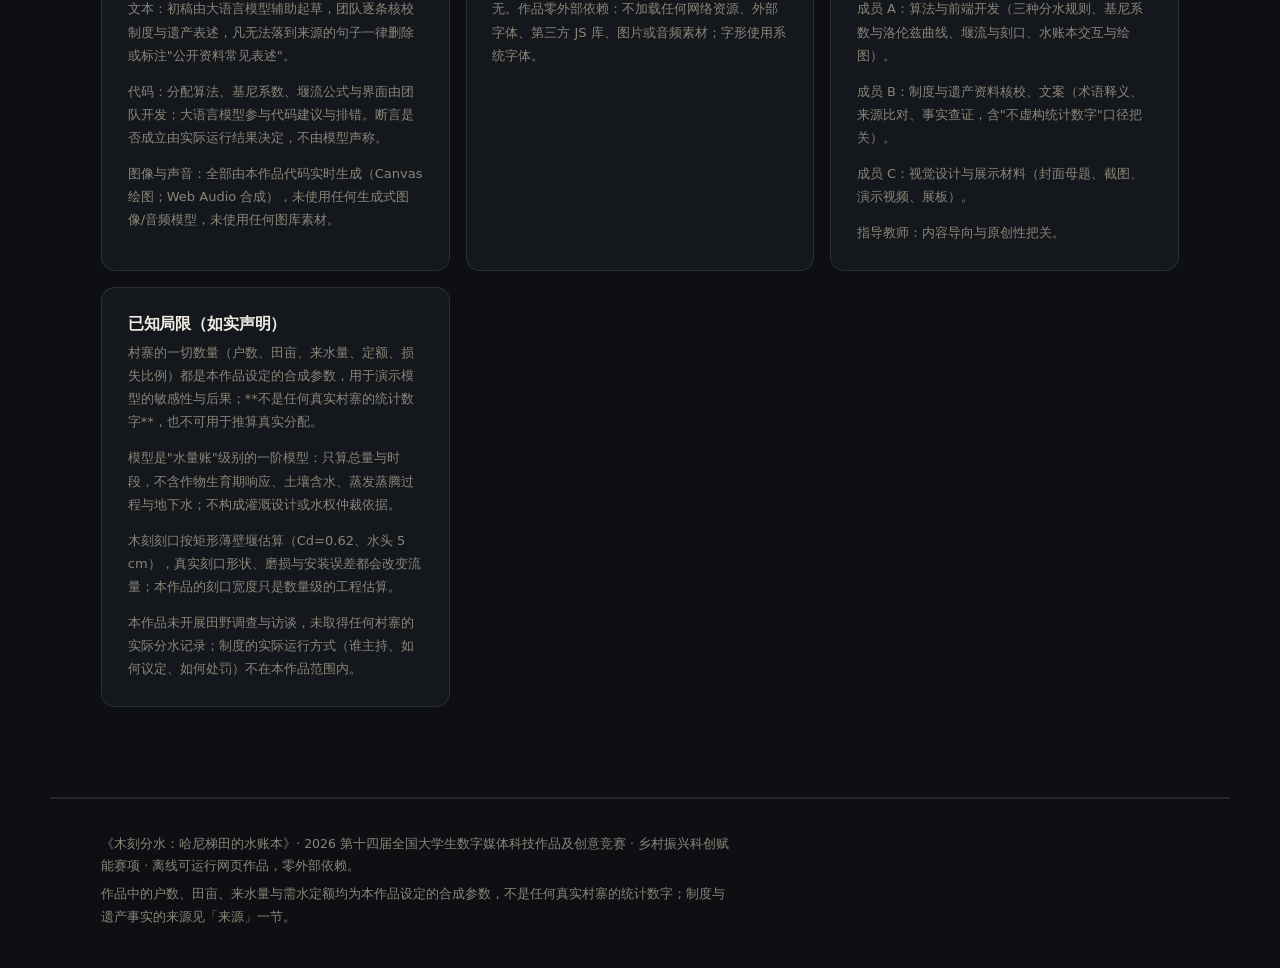
==== commit 20a541e2: "feat(bench): 推演层 engine.js + bench.js —— 到田/稳健/私刻口/推荐/灌溉期" ====
--- a/index.html
+++ b/index.html
@@ -37,7 +37,9 @@
 <script src="core.js"></script>
 <script src="content.js"></script>
 <script src="algo.js"></script>
+<script src="engine.js"></script>
 <script src="sim.js"></script>
+<script src="bench.js"></script>
 <script src="app.js"></script>
 </body>
 </html>
--- a/style.css
+++ b/style.css
@@ -153,6 +153,12 @@
   border-bottom:1px dashed var(--line);padding-bottom:6px}
 .metrics b{font-family:var(--mono);color:var(--txt);font-weight:400}
 
+/* ---------- 推演台（engine.js + bench.js） ---------- */
+.bench-tabs{display:flex;flex-wrap:wrap;gap:6px;margin:0 0 clamp(12px,1.6vw,18px)}
+.bench-tabs .chip{font-size:12px;letter-spacing:.02em}
+label.row.bench-row{grid-template-columns:1fr auto clamp(96px,11vw,150px);align-items:center;gap:10px}
+label.row.bench-row input[type=range]{min-width:0}
+
 /* ---------- 数据 ---------- */
 .viz{display:grid;gap:22px}
 .bars{display:grid;gap:10px}
